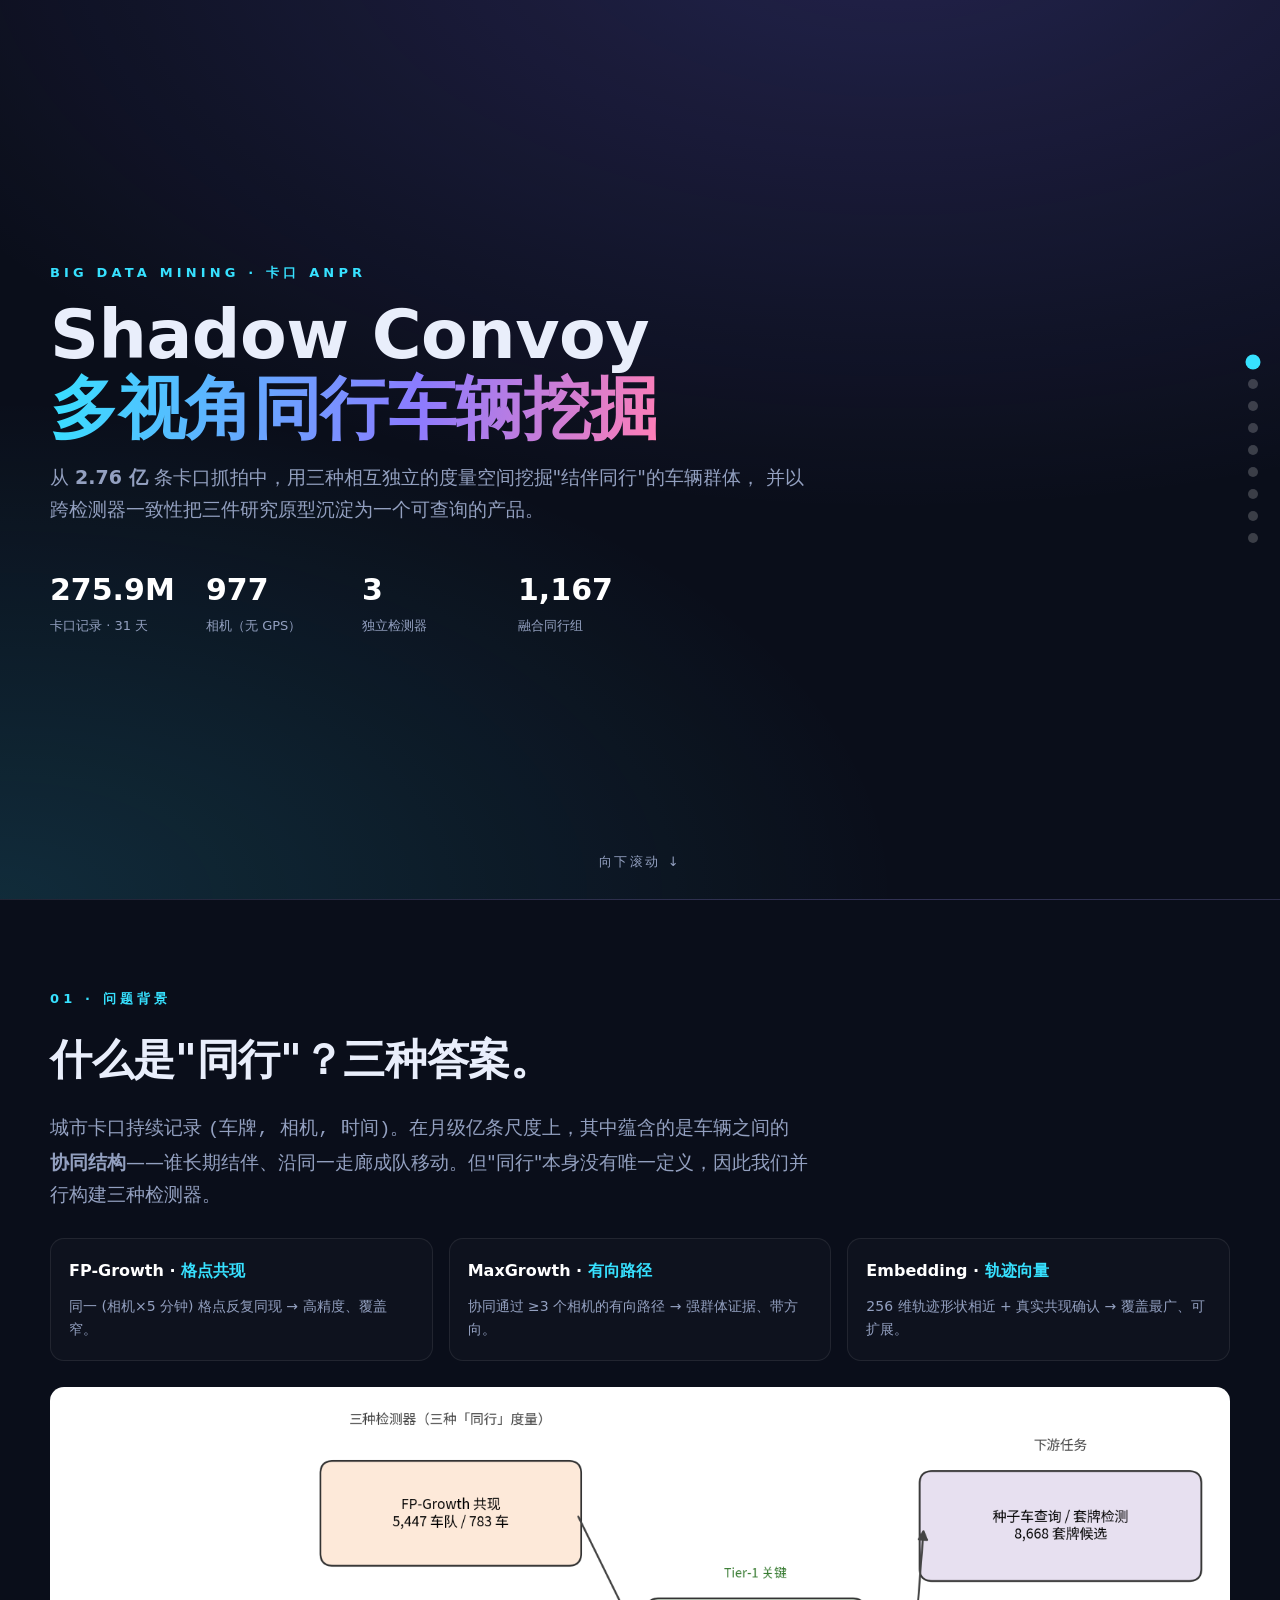
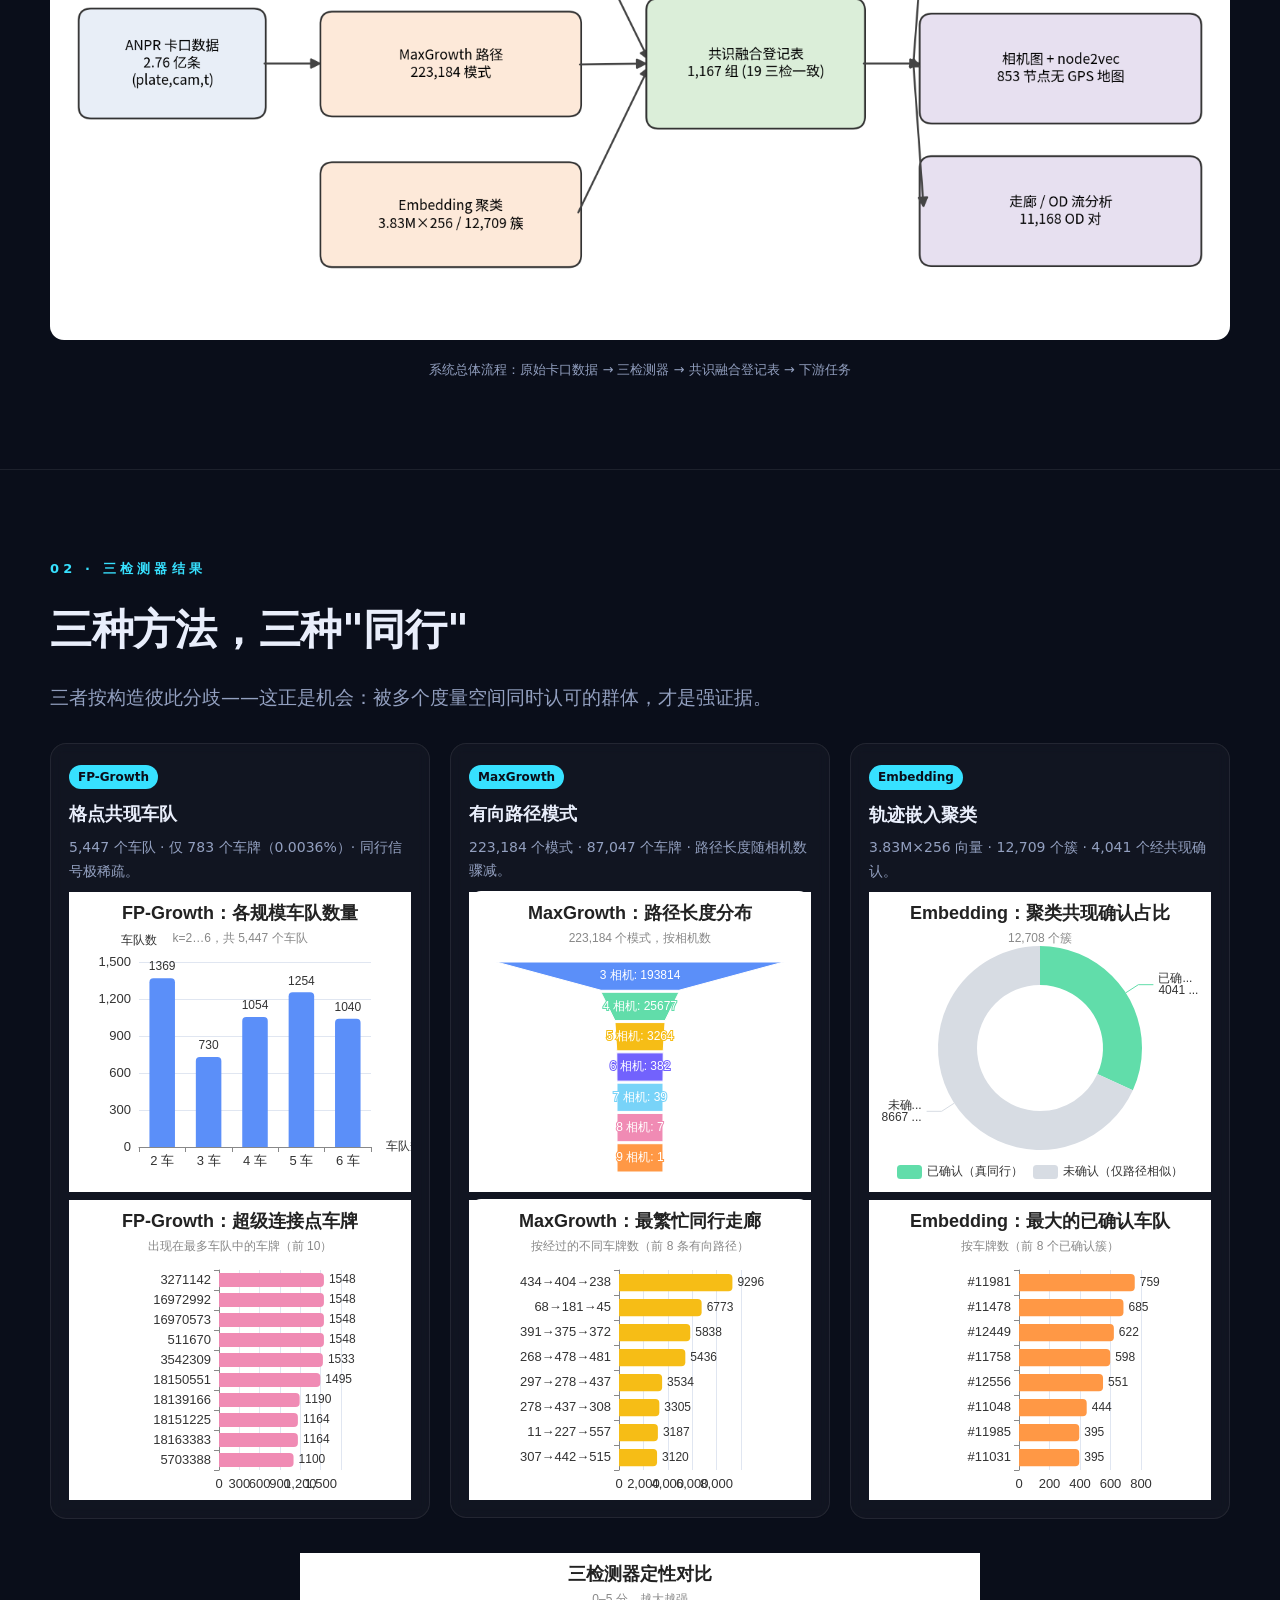
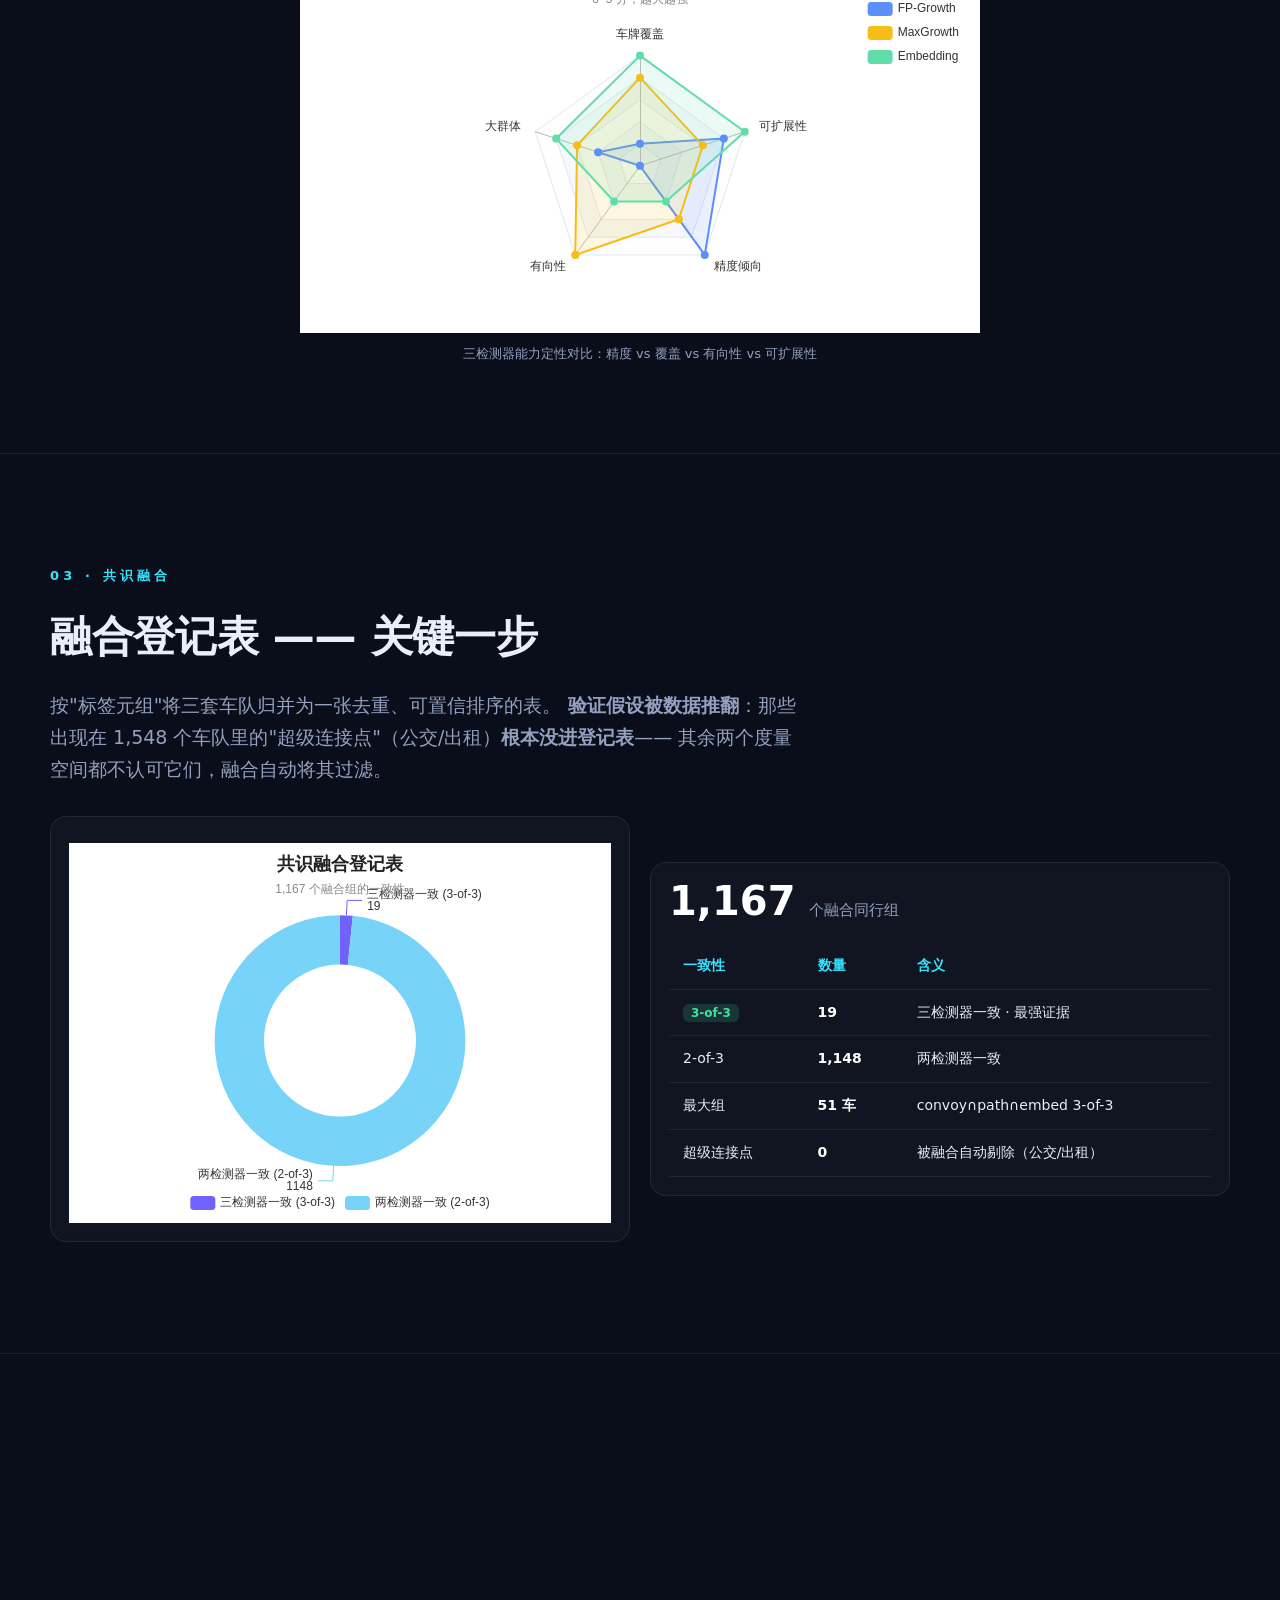
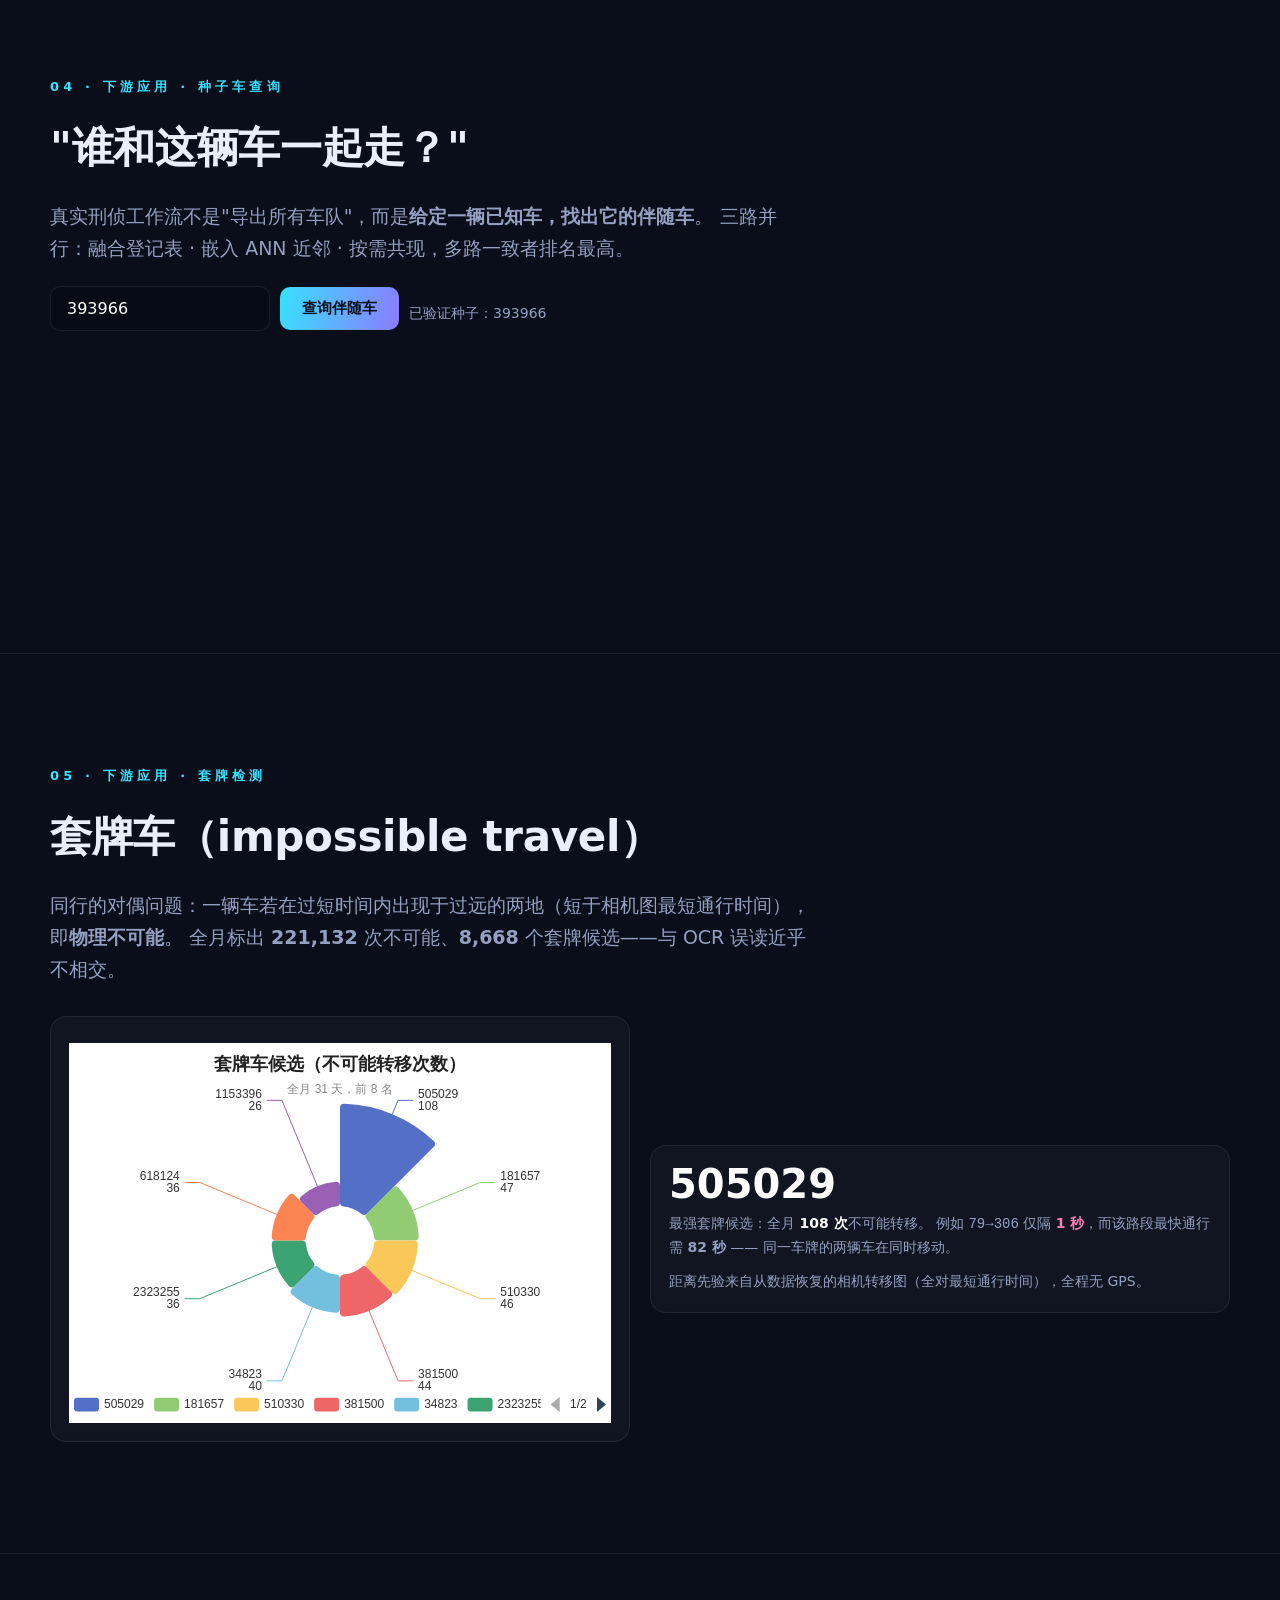
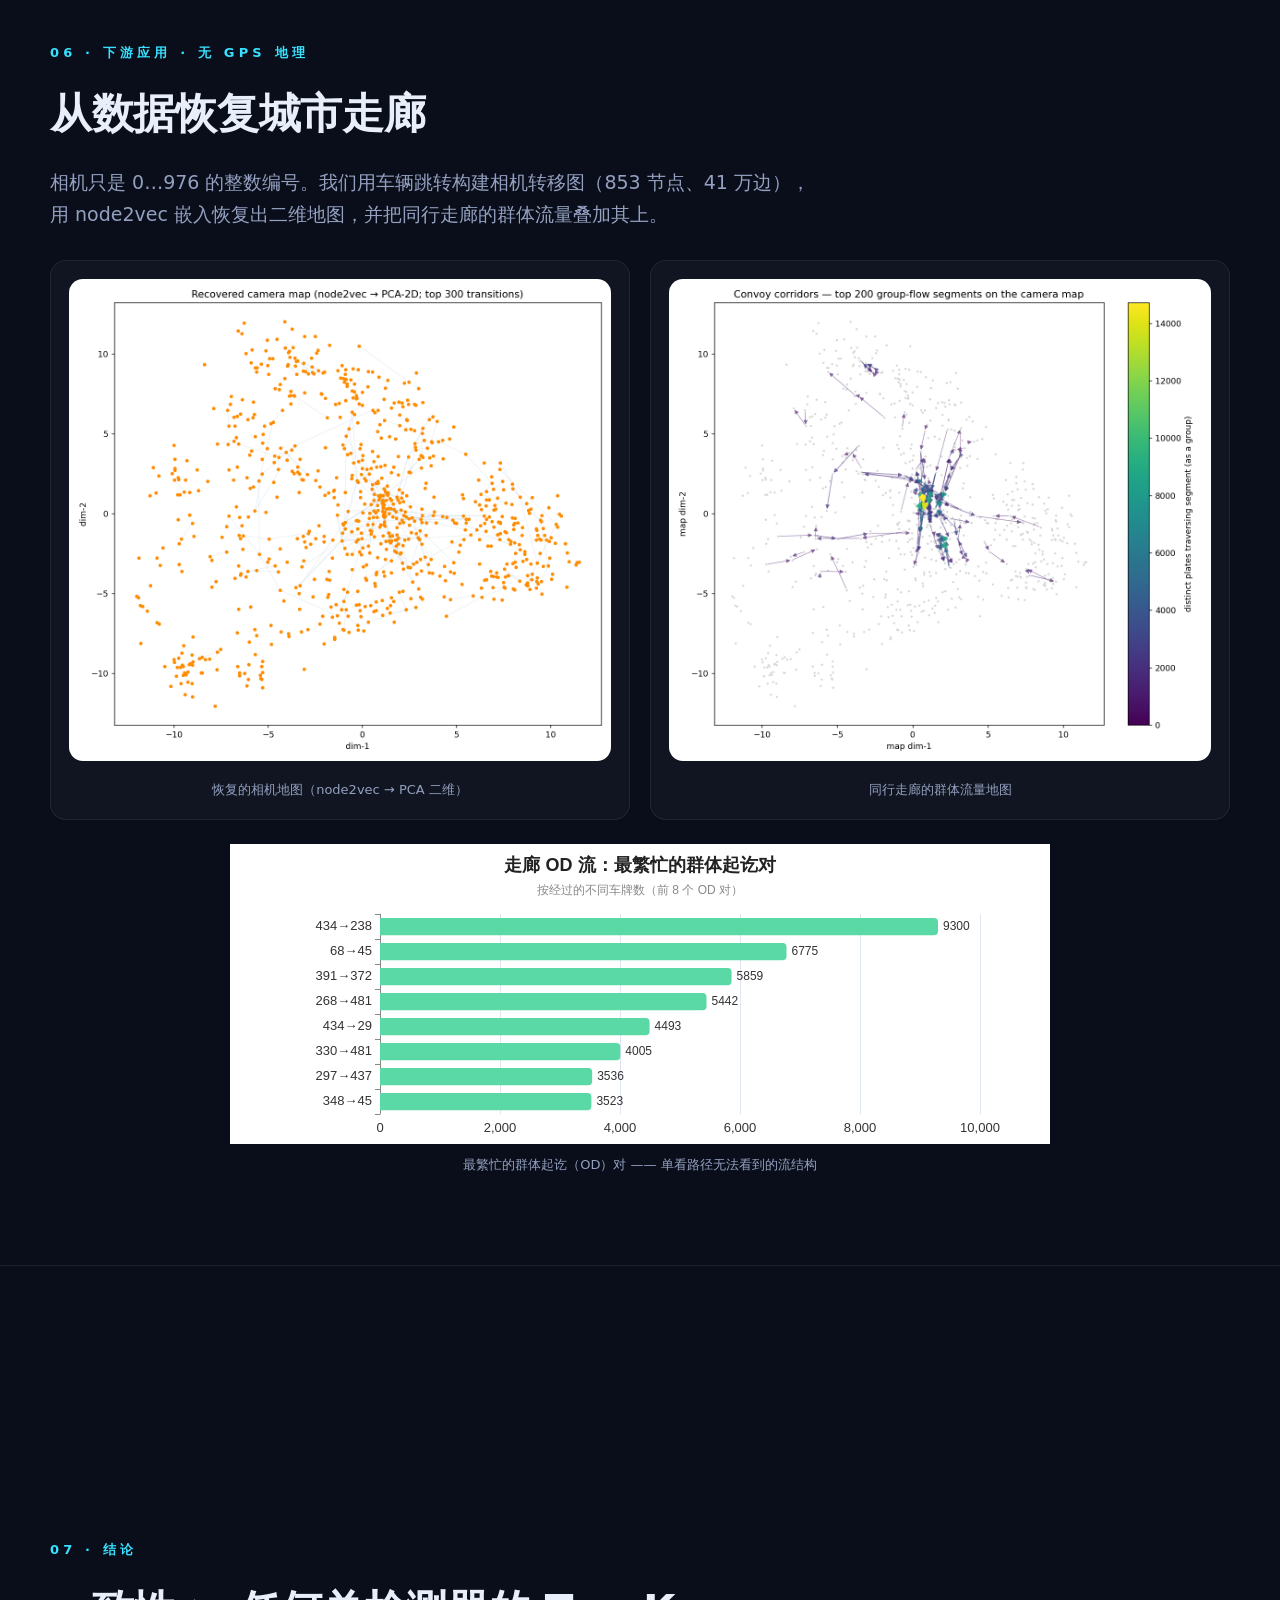
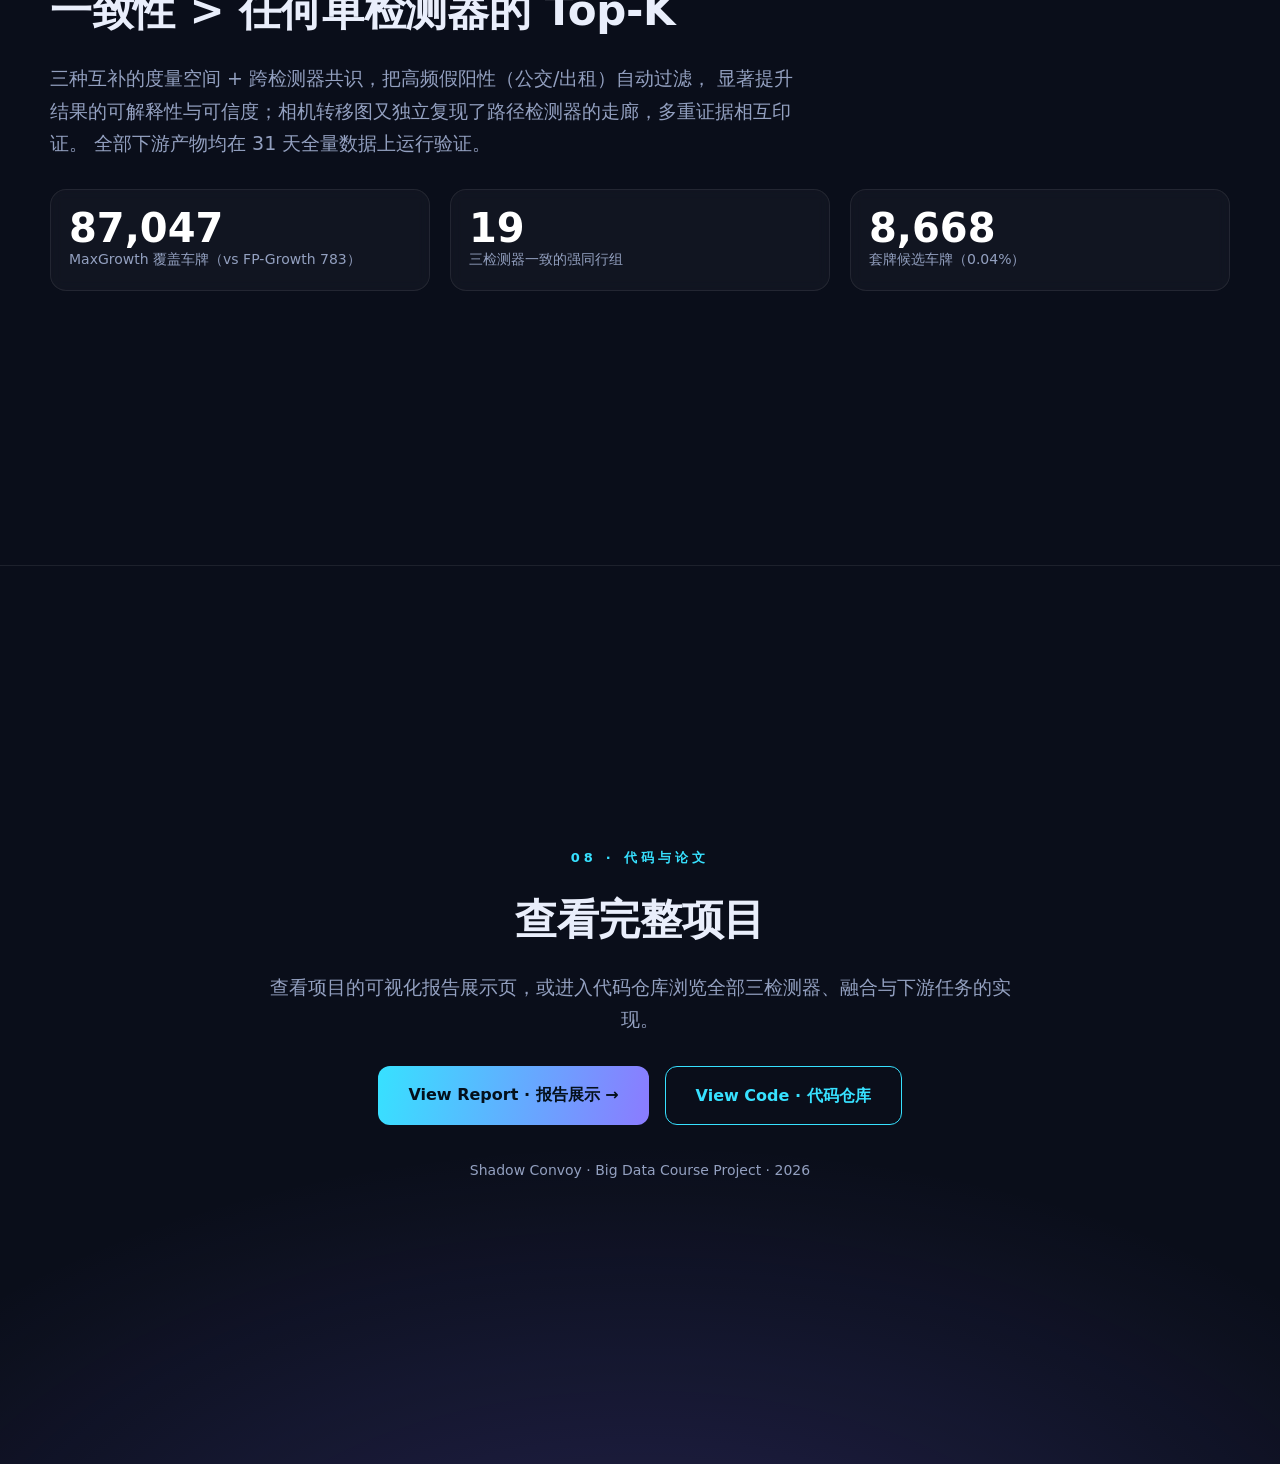
==== Demo/index.html @ 3d72cae2 "deploy demo: Demo & Report Ready e44cbd8524923b7e12606add3bc7066463844048" ====
<!doctype html>
<html lang="zh-CN">
<head>
<meta charset="utf-8">
<meta name="viewport" content="width=device-width,initial-scale=1">
<title>Shadow Convoy · 多视角同行车辆挖掘</title>
<meta name="description" content="从 2.76 亿条卡口 ANPR 记录中挖掘同行车辆群体 —— 三检测器、共识融合与下游应用的在线演示。">
<link rel="stylesheet" href="css/demo.css">
</head>
<body>

<div class="progress"></div>
<nav class="nav" aria-label="section navigation">
  <a href="#hero" class="active"></a><a href="#intro"></a><a href="#methods"></a>
  <a href="#union"></a><a href="#seed"></a><a href="#clone"></a><a href="#maps"></a>
  <a href="#conclusion"></a><a href="#cta"></a>
</nav>

<!-- 0 · TITLE -->
<section id="hero">
  <div class="wrap">
    <div class="kicker reveal">Big Data Mining · 卡口 ANPR</div>
    <h1 class="reveal">Shadow&nbsp;Convoy<br><span class="grad">多视角同行车辆挖掘</span></h1>
    <p class="lead reveal">从 <b>2.76&nbsp;亿</b> 条卡口抓拍中，用三种相互独立的度量空间挖掘"结伴同行"的车辆群体，
      并以跨检测器一致性把三件研究原型沉淀为一个可查询的产品。</p>
    <div class="hero-stats reveal">
      <div class="s"><div class="v">275.9M</div><div class="l">卡口记录 · 31 天</div></div>
      <div class="s"><div class="v">977</div><div class="l">相机（无 GPS）</div></div>
      <div class="s"><div class="v">3</div><div class="l">独立检测器</div></div>
      <div class="s"><div class="v">1,167</div><div class="l">融合同行组</div></div>
    </div>
  </div>
  <div class="scrolldown">向下滚动 ↓</div>
</section>

<!-- 1 · INTRO -->
<section id="intro">
  <div class="wrap">
    <div class="kicker reveal">01 · 问题背景</div>
    <h2 class="reveal">什么是"同行"？三种答案。</h2>
    <p class="lead reveal">城市卡口持续记录 <code>(车牌, 相机, 时间)</code>。在月级亿条尺度上，其中蕴含的是车辆之间的
      <b>协同结构</b>——谁长期结伴、沿同一走廊成队移动。但"同行"本身没有唯一定义，因此我们并行构建三种检测器。</p>
    <div class="defs">
      <div class="def reveal"><b>FP-Growth · <span>格点共现</span></b><p class="note">同一 (相机×5 分钟) 格点反复同现 → 高精度、覆盖窄。</p></div>
      <div class="def reveal"><b>MaxGrowth · <span>有向路径</span></b><p class="note">协同通过 ≥3 个相机的有向路径 → 强群体证据、带方向。</p></div>
      <div class="def reveal"><b>Embedding · <span>轨迹向量</span></b><p class="note">256 维轨迹形状相近 + 真实共现确认 → 覆盖最广、可扩展。</p></div>
    </div>
    <div class="figwrap reveal">
      <img src="img/pipeline.png" alt="系统总体流程">
      <div class="figcap">系统总体流程：原始卡口数据 → 三检测器 → 共识融合登记表 → 下游任务</div>
    </div>
  </div>
</section>

<!-- 2 · THREE METHODS -->
<section id="methods">
  <div class="wrap">
    <div class="kicker reveal">02 · 三检测器结果</div>
    <h2 class="reveal">三种方法，三种"同行"</h2>
    <p class="lead reveal">三者按构造彼此分歧——这正是机会：被多个度量空间同时认可的群体，才是强证据。</p>
    <div class="cards cols-3">
      <div class="card reveal"><span class="tag">FP-Growth</span><h3>格点共现车队</h3>
        <p>5,447 个车队 · 仅 783 个车牌（0.0036%）· 同行信号极稀疏。</p>
        <div class="chart" data-chart="fpg_size"></div>
        <div class="chart" data-chart="fpg_super"></div></div>
      <div class="card reveal"><span class="tag">MaxGrowth</span><h3>有向路径模式</h3>
        <p>223,184 个模式 · 87,047 个车牌 · 路径长度随相机数骤减。</p>
        <div class="chart" data-chart="mg_routelen"></div>
        <div class="chart" data-chart="mg_corridors"></div></div>
      <div class="card reveal"><span class="tag">Embedding</span><h3>轨迹嵌入聚类</h3>
        <p>3.83M×256 向量 · 12,709 个簇 · 4,041 个经共现确认。</p>
        <div class="chart" data-chart="emb_confirm"></div>
        <div class="chart" data-chart="emb_sizes"></div></div>
    </div>
    <div class="figwrap reveal" style="margin-top:34px">
      <div class="chart tall" data-chart="detector_radar" style="max-width:680px;margin:0 auto"></div>
      <div class="figcap">三检测器能力定性对比：精度 vs 覆盖 vs 有向性 vs 可扩展性</div>
    </div>
  </div>
</section>

<!-- 3 · UNION -->
<section id="union">
  <div class="wrap">
    <div class="kicker reveal">03 · 共识融合</div>
    <h2 class="reveal">融合登记表 —— 关键一步</h2>
    <p class="lead reveal">按"标签元组"将三套车队归并为一张去重、可置信排序的表。
      <b>验证假设被数据推翻</b>：那些出现在 1,548 个车队里的"超级连接点"（公交/出租）<b>根本没进登记表</b>——
      其余两个度量空间都不认可它们，融合自动将其过滤。</p>
    <div class="cards cols-2" style="align-items:center">
      <div class="card reveal"><div class="chart tall" data-chart="consensus_agree"></div></div>
      <div class="card reveal">
        <div class="bignum">1,167 <small>个融合同行组</small></div>
        <table>
          <tr><th>一致性</th><th>数量</th><th>含义</th></tr>
          <tr><td><span class="badge">3-of-3</span></td><td class="num">19</td><td>三检测器一致 · 最强证据</td></tr>
          <tr><td>2-of-3</td><td class="num">1,148</td><td>两检测器一致</td></tr>
          <tr><td>最大组</td><td class="num">51 车</td><td>convoy∩path∩embed 3-of-3</td></tr>
          <tr><td>超级连接点</td><td class="num">0</td><td>被融合自动剔除（公交/出租）</td></tr>
        </table>
      </div>
    </div>
  </div>
</section>

<!-- 4 · DOWNSTREAM: SEED QUERY -->
<section id="seed">
  <div class="wrap">
    <div class="kicker reveal">04 · 下游应用 · 种子车查询</div>
    <h2 class="reveal">"谁和这辆车一起走？"</h2>
    <p class="lead reveal">真实刑侦工作流不是"导出所有车队"，而是<b>给定一辆已知车，找出它的伴随车</b>。
      三路并行：融合登记表 · 嵌入 ANN 近邻 · 按需共现，多路一致者排名最高。</p>
    <div class="seedbox reveal">
      <input id="seedin" value="393966" aria-label="seed plate">
      <button class="btn" onclick="runSeed()">查询伴随车</button>
      <span class="note">已验证种子：393966</span>
    </div>
    <div id="seedout" class="results reveal"></div>
  </div>
</section>

<!-- 5 · DOWNSTREAM: CLONE -->
<section id="clone">
  <div class="wrap">
    <div class="kicker reveal">05 · 下游应用 · 套牌检测</div>
    <h2 class="reveal">套牌车（impossible travel）</h2>
    <p class="lead reveal">同行的对偶问题：一辆车若在过短时间内出现于过远的两地（短于相机图最短通行时间），即<b>物理不可能</b>。
      全月标出 <b>221,132</b> 次不可能、<b>8,668</b> 个套牌候选——与 OCR 误读近乎不相交。</p>
    <div class="cards cols-2" style="align-items:center">
      <div class="card reveal"><div class="chart tall" data-chart="clone_rose"></div></div>
      <div class="card reveal">
        <div class="bignum">505029</div>
        <p style="margin-top:8px">最强套牌候选：全月 <b style="color:#fff">108 次</b>不可能转移。
          例如 <code>79→306</code> 仅隔 <b style="color:var(--pink)">1 秒</b>，而该路段最快通行需 <b>82 秒</b> —— 同一车牌的两辆车在同时移动。</p>
        <div class="note">距离先验来自从数据恢复的相机转移图（全对最短通行时间），全程无 GPS。</div>
      </div>
    </div>
  </div>
</section>

<!-- 6 · DOWNSTREAM: MAPS -->
<section id="maps">
  <div class="wrap">
    <div class="kicker reveal">06 · 下游应用 · 无 GPS 地理</div>
    <h2 class="reveal">从数据恢复城市走廊</h2>
    <p class="lead reveal">相机只是 0…976 的整数编号。我们用车辆跳转构建相机转移图（853 节点、41 万边），
      用 node2vec 嵌入恢复出二维地图，并把同行走廊的群体流量叠加其上。</p>
    <div class="cards cols-2">
      <div class="card reveal"><div class="figwrap" style="margin:0"><img src="img/camera_map.png" alt="recovered camera map"><div class="figcap">恢复的相机地图（node2vec → PCA 二维）</div></div></div>
      <div class="card reveal"><div class="figwrap" style="margin:0"><img src="img/corridor_flow.png" alt="convoy flow map"><div class="figcap">同行走廊的群体流量地图</div></div></div>
    </div>
    <div class="figwrap reveal" style="margin-top:24px"><div class="chart" data-chart="od_pairs" style="max-width:820px;margin:0 auto"></div>
      <div class="figcap">最繁忙的群体起讫（OD）对 —— 单看路径无法看到的流结构</div></div>
  </div>
</section>

<!-- 7 · CONCLUSION -->
<section id="conclusion">
  <div class="wrap">
    <div class="kicker reveal">07 · 结论</div>
    <h2 class="reveal">一致性 &gt; 任何单检测器的 Top-K</h2>
    <p class="lead reveal">三种互补的度量空间 + 跨检测器共识，把高频假阳性（公交/出租）自动过滤，
      显著提升结果的可解释性与可信度；相机转移图又独立复现了路径检测器的走廊，多重证据相互印证。
      全部下游产物均在 31 天全量数据上运行验证。</p>
    <div class="cards cols-3" style="margin-top:30px">
      <div class="card reveal"><div class="bignum">87,047</div><p>MaxGrowth 覆盖车牌（vs FP-Growth 783）</p></div>
      <div class="card reveal"><div class="bignum">19</div><p>三检测器一致的强同行组</p></div>
      <div class="card reveal"><div class="bignum">8,668</div><p>套牌候选车牌（0.04%）</p></div>
    </div>
  </div>
</section>

<!-- 8 · CTA -->
<section id="cta">
  <div class="wrap">
    <div class="kicker reveal">08 · 代码与论文</div>
    <h2 class="reveal">查看完整项目</h2>
    <p class="lead reveal" style="margin:16px auto 0">查看项目的可视化报告展示页，或进入代码仓库浏览全部三检测器、融合与下游任务的实现。</p>
    <div class="ctabtns reveal">
      <a class="primary" href="https://henrywch.github.io/Shadow_Convoy/" target="_blank" rel="noopener">View Report · 报告展示 →</a>
      <a class="sec" href="https://github.com/henrywch/Shadow_Convoy" target="_blank" rel="noopener">View Code · 代码仓库</a>
    </div>
    <p class="note" style="margin-top:34px">Shadow Convoy · Big Data Course Project · 2026</p>
  </div>
</section>

<script src="js/echarts.min.js"></script>
<script src="js/charts.js"></script>
<script src="js/demo.js"></script>
</body>
</html>
---- Demo/css/demo.css ----
/* Shadow Convoy — demo site. Dark scrollytelling; ECharts on white cards. */
:root{
  --bg:#0a0e1a; --bg2:#0e1426; --panel:#ffffff; --ink:#e9eefb; --muted:#93a0c0;
  --cyan:#37e1ff; --violet:#8b7bff; --green:#43e0a0; --amber:#ffc24b; --pink:#ff7eb6;
  --line:rgba(255,255,255,.08); --maxw:1180px;
  --font:"Noto Sans CJK SC","PingFang SC","Microsoft YaHei",system-ui,sans-serif;
}
*{box-sizing:border-box;margin:0;padding:0}
html{scroll-behavior:smooth}
body{background:var(--bg);color:var(--ink);font-family:var(--font);line-height:1.7;
  -webkit-font-smoothing:antialiased;overflow-x:hidden}
a{color:var(--cyan);text-decoration:none}

/* layout */
section{min-height:100vh;display:flex;flex-direction:column;justify-content:center;
  padding:88px 24px;position:relative;border-bottom:1px solid var(--line)}
.wrap{width:100%;max-width:var(--maxw);margin:0 auto}
.kicker{color:var(--cyan);font-size:13px;letter-spacing:.32em;text-transform:uppercase;margin-bottom:14px;font-weight:600}
h1{font-size:clamp(34px,6vw,68px);line-height:1.08;font-weight:800;letter-spacing:-.5px}
h2{font-size:clamp(26px,3.6vw,42px);font-weight:800;margin-bottom:10px;letter-spacing:-.3px}
.lead{color:var(--muted);font-size:clamp(15px,1.6vw,19px);max-width:760px;margin-top:16px}
.note{color:var(--muted);font-size:14px;margin-top:10px}
.grad{background:linear-gradient(100deg,var(--cyan),var(--violet) 60%,var(--pink));
  -webkit-background-clip:text;background-clip:text;color:transparent}

/* hero */
#hero{background:radial-gradient(1100px 600px at 70% -10%,rgba(124,108,255,.22),transparent),
  radial-gradient(900px 500px at 0% 100%,rgba(55,225,255,.14),transparent),var(--bg)}
.hero-stats{display:flex;flex-wrap:wrap;gap:26px;margin-top:38px}
.hero-stats .s{min-width:130px}
.hero-stats .v{font-size:30px;font-weight:800;color:#fff}
.hero-stats .l{font-size:13px;color:var(--muted)}
.scrolldown{position:absolute;bottom:26px;left:50%;transform:translateX(-50%);color:var(--muted);font-size:13px;letter-spacing:.2em;animation:bob 1.8s infinite}
@keyframes bob{0%,100%{transform:translate(-50%,0)}50%{transform:translate(-50%,8px)}}

/* cards & charts */
.cards{display:grid;gap:20px;margin-top:30px}
.cols-3{grid-template-columns:repeat(3,1fr)}
.cols-2{grid-template-columns:repeat(2,1fr)}
.card{background:rgba(255,255,255,.03);border:1px solid var(--line);border-radius:16px;padding:18px;backdrop-filter:blur(6px)}
.card h3{font-size:18px;margin-bottom:6px}
.card .tag{display:inline-block;font-size:12px;color:var(--bg);background:var(--cyan);
  padding:2px 9px;border-radius:20px;font-weight:700;margin-bottom:10px}
.card p{color:var(--muted);font-size:14px}
.chart{width:100%;height:300px;background:var(--panel);border-radius:12px;margin-top:8px}
.chart.tall{height:380px}
.bignum{font-size:40px;font-weight:800;color:#fff;line-height:1}
.bignum small{font-size:15px;color:var(--muted);font-weight:500}

/* pills / defs */
.defs{display:grid;grid-template-columns:repeat(3,1fr);gap:16px;margin-top:28px}
.def{border:1px solid var(--line);border-radius:14px;padding:18px;background:rgba(255,255,255,.02)}
.def b{color:#fff;font-size:16px}.def span{color:var(--cyan)}
.figwrap{margin-top:26px;text-align:center}
.figwrap img{max-width:100%;border-radius:14px;border:1px solid var(--line);background:#fff}
.figcap{color:var(--muted);font-size:13px;margin-top:10px}

/* register table */
table{width:100%;border-collapse:collapse;margin-top:22px;font-size:14px}
th,td{padding:11px 14px;text-align:left;border-bottom:1px solid var(--line)}
th{color:var(--cyan);font-weight:700}
td.num{font-variant-numeric:tabular-nums;color:#fff;font-weight:600}
.badge{font-size:12px;padding:2px 8px;border-radius:6px;background:rgba(67,224,160,.16);color:var(--green);font-weight:700}

/* seed query */
.seedbox{display:flex;gap:10px;flex-wrap:wrap;align-items:center;margin-top:22px}
.seedbox input{background:#070b16;border:1px solid var(--line);color:#fff;font-size:16px;
  padding:12px 16px;border-radius:10px;width:220px;font-family:var(--font)}
.btn{background:linear-gradient(100deg,var(--cyan),var(--violet));color:#04101b;font-weight:800;
  border:none;padding:12px 22px;border-radius:10px;cursor:pointer;font-size:15px}
.btn.ghost{background:transparent;border:1px solid var(--cyan);color:var(--cyan)}
.results{margin-top:20px;display:none}
.results.show{display:block;animation:fade .5s}
.rrow{display:flex;align-items:center;gap:14px;padding:10px 14px;border:1px solid var(--line);
  border-radius:10px;margin-bottom:8px;background:rgba(255,255,255,.02)}
.rrow .plate{font-weight:800;color:#fff;font-size:17px;min-width:90px}
.rrow .src{font-size:12px;color:var(--muted)}
.rrow .ev{margin-left:auto;font-size:13px;color:var(--green)}
.dots3{color:var(--amber);font-weight:800}

/* CTA */
#cta{text-align:center;background:radial-gradient(900px 500px at 50% 120%,rgba(124,108,255,.22),transparent),var(--bg)}
.ctabtns{display:flex;gap:16px;justify-content:center;flex-wrap:wrap;margin-top:30px}
.ctabtns a{padding:15px 30px;border-radius:12px;font-weight:800;font-size:16px}
.ctabtns .primary{background:linear-gradient(100deg,var(--cyan),var(--violet));color:#04101b}
.ctabtns .sec{border:1px solid var(--cyan);color:var(--cyan)}

/* dot nav + reveal */
.nav{position:fixed;right:22px;top:50%;transform:translateY(-50%);z-index:50;display:flex;flex-direction:column;gap:12px}
.nav a{width:10px;height:10px;border-radius:50%;background:rgba(255,255,255,.2);transition:.25s}
.nav a.active{background:var(--cyan);transform:scale(1.5)}
.reveal{opacity:0;transform:translateY(26px);transition:opacity .7s,transform .7s}
.reveal.in{opacity:1;transform:none}
.progress{position:fixed;top:0;left:0;height:3px;background:linear-gradient(90deg,var(--cyan),var(--violet));z-index:60;width:0}

@media(max-width:860px){.cols-3,.cols-2,.defs{grid-template-columns:1fr}.nav{display:none}}
@keyframes fade{from{opacity:0}to{opacity:1}}
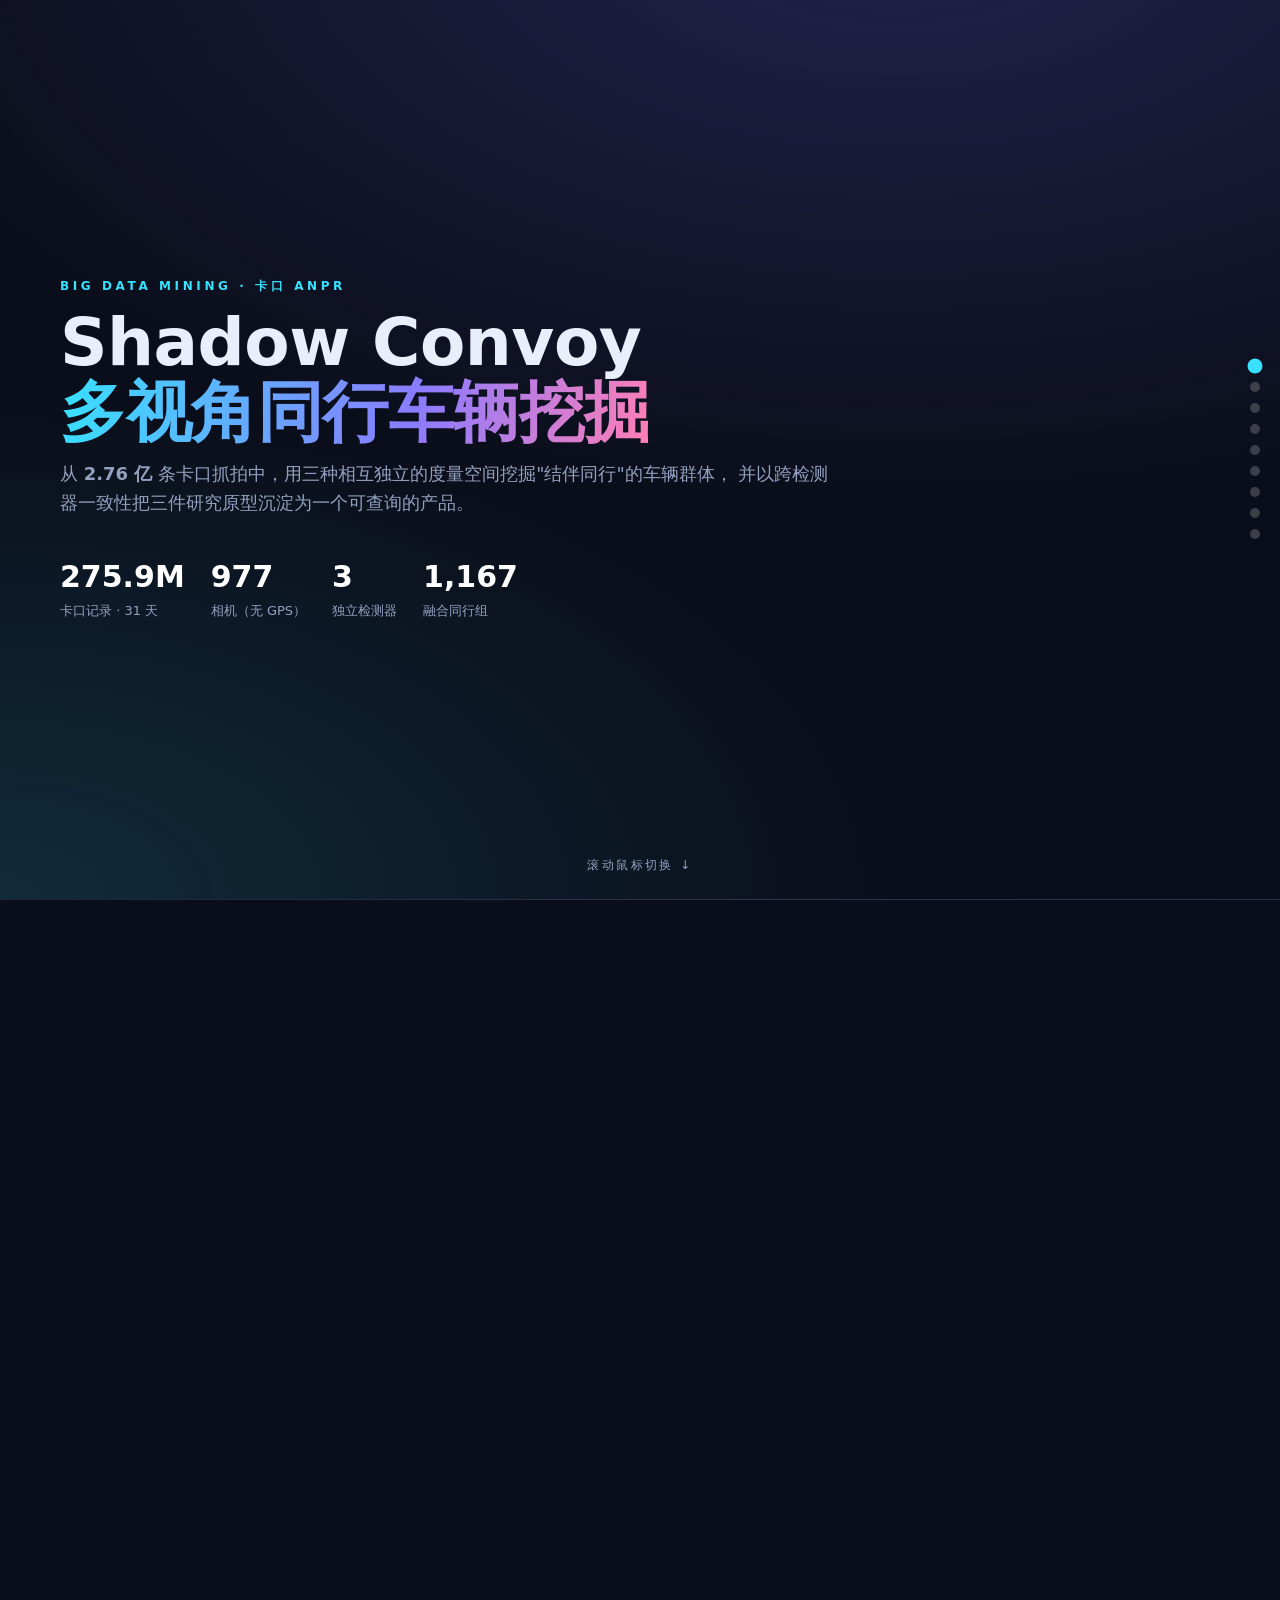
==== commit 30b3c0d9: "deploy demo: Demo Updates: Pages, Seeding. 3015abc95bf75b7540632eafb0f6ecb30f3ea4e1" ====
--- a/Demo/index.html
+++ b/Demo/index.html
@@ -10,182 +10,188 @@
 <body>
 
 <div class="progress"></div>
-<nav class="nav" aria-label="section navigation">
-  <a href="#hero" class="active"></a><a href="#intro"></a><a href="#methods"></a>
-  <a href="#union"></a><a href="#seed"></a><a href="#clone"></a><a href="#maps"></a>
-  <a href="#conclusion"></a><a href="#cta"></a>
+<nav class="nav" aria-label="sections">
+  <button class="active"></button><button></button><button></button><button></button>
+  <button></button><button></button><button></button><button></button><button></button>
 </nav>
 
-<!-- 0 · TITLE -->
+<div id="wrapper">
+
+<!-- 1 · TITLE -->
 <section id="hero">
   <div class="wrap">
-    <div class="kicker reveal">Big Data Mining · 卡口 ANPR</div>
-    <h1 class="reveal">Shadow&nbsp;Convoy<br><span class="grad">多视角同行车辆挖掘</span></h1>
-    <p class="lead reveal">从 <b>2.76&nbsp;亿</b> 条卡口抓拍中，用三种相互独立的度量空间挖掘"结伴同行"的车辆群体，
+    <div class="kicker">Big Data Mining · 卡口 ANPR</div>
+    <h1>Shadow&nbsp;Convoy<br><span class="grad">多视角同行车辆挖掘</span></h1>
+    <p class="lead">从 <b>2.76&nbsp;亿</b> 条卡口抓拍中，用三种相互独立的度量空间挖掘"结伴同行"的车辆群体，
       并以跨检测器一致性把三件研究原型沉淀为一个可查询的产品。</p>
-    <div class="hero-stats reveal">
-      <div class="s"><div class="v">275.9M</div><div class="l">卡口记录 · 31 天</div></div>
-      <div class="s"><div class="v">977</div><div class="l">相机（无 GPS）</div></div>
-      <div class="s"><div class="v">3</div><div class="l">独立检测器</div></div>
-      <div class="s"><div class="v">1,167</div><div class="l">融合同行组</div></div>
+    <div class="hero-stats">
+      <div><div class="v">275.9M</div><div class="l">卡口记录 · 31 天</div></div>
+      <div><div class="v">977</div><div class="l">相机（无 GPS）</div></div>
+      <div><div class="v">3</div><div class="l">独立检测器</div></div>
+      <div><div class="v">1,167</div><div class="l">融合同行组</div></div>
     </div>
   </div>
-  <div class="scrolldown">向下滚动 ↓</div>
+  <div class="scrolldown">滚动鼠标切换 ↓</div>
 </section>
 
-<!-- 1 · INTRO -->
+<!-- 2 · INTRO -->
 <section id="intro">
   <div class="wrap">
-    <div class="kicker reveal">01 · 问题背景</div>
-    <h2 class="reveal">什么是"同行"？三种答案。</h2>
-    <p class="lead reveal">城市卡口持续记录 <code>(车牌, 相机, 时间)</code>。在月级亿条尺度上，其中蕴含的是车辆之间的
-      <b>协同结构</b>——谁长期结伴、沿同一走廊成队移动。但"同行"本身没有唯一定义，因此我们并行构建三种检测器。</p>
+    <div class="kicker">01 · 问题背景</div>
+    <h2>什么是"同行"？三种答案。</h2>
+    <p class="lead">城市卡口持续记录 <code>(车牌, 相机, 时间)</code>。在月级亿条尺度上，其中蕴含的是车辆之间的
+      <b>协同结构</b>。但"同行"没有唯一定义，因此我们并行构建三种检测器。</p>
     <div class="defs">
-      <div class="def reveal"><b>FP-Growth · <span>格点共现</span></b><p class="note">同一 (相机×5 分钟) 格点反复同现 → 高精度、覆盖窄。</p></div>
-      <div class="def reveal"><b>MaxGrowth · <span>有向路径</span></b><p class="note">协同通过 ≥3 个相机的有向路径 → 强群体证据、带方向。</p></div>
-      <div class="def reveal"><b>Embedding · <span>轨迹向量</span></b><p class="note">256 维轨迹形状相近 + 真实共现确认 → 覆盖最广、可扩展。</p></div>
+      <div class="def"><b>FP-Growth · <span>格点共现</span></b><p class="note">同一 (相机×5 分钟) 格点反复同现 → 高精度、覆盖窄。</p></div>
+      <div class="def"><b>MaxGrowth · <span>有向路径</span></b><p class="note">协同通过 ≥3 个相机的有向路径 → 强群体证据、带方向。</p></div>
+      <div class="def"><b>Embedding · <span>轨迹向量</span></b><p class="note">256 维轨迹形状相近 + 真实共现确认 → 覆盖最广。</p></div>
     </div>
-    <div class="figwrap reveal">
+    <div class="figwrap">
       <img src="img/pipeline.png" alt="系统总体流程">
       <div class="figcap">系统总体流程：原始卡口数据 → 三检测器 → 共识融合登记表 → 下游任务</div>
     </div>
   </div>
 </section>
 
-<!-- 2 · THREE METHODS -->
+<!-- 3 · METHODS (carousel) -->
 <section id="methods">
   <div class="wrap">
-    <div class="kicker reveal">02 · 三检测器结果</div>
-    <h2 class="reveal">三种方法，三种"同行"</h2>
-    <p class="lead reveal">三者按构造彼此分歧——这正是机会：被多个度量空间同时认可的群体，才是强证据。</p>
-    <div class="cards cols-3">
-      <div class="card reveal"><span class="tag">FP-Growth</span><h3>格点共现车队</h3>
-        <p>5,447 个车队 · 仅 783 个车牌（0.0036%）· 同行信号极稀疏。</p>
-        <div class="chart" data-chart="fpg_size"></div>
-        <div class="chart" data-chart="fpg_super"></div></div>
-      <div class="card reveal"><span class="tag">MaxGrowth</span><h3>有向路径模式</h3>
-        <p>223,184 个模式 · 87,047 个车牌 · 路径长度随相机数骤减。</p>
-        <div class="chart" data-chart="mg_routelen"></div>
-        <div class="chart" data-chart="mg_corridors"></div></div>
-      <div class="card reveal"><span class="tag">Embedding</span><h3>轨迹嵌入聚类</h3>
-        <p>3.83M×256 向量 · 12,709 个簇 · 4,041 个经共现确认。</p>
-        <div class="chart" data-chart="emb_confirm"></div>
-        <div class="chart" data-chart="emb_sizes"></div></div>
-    </div>
-    <div class="figwrap reveal" style="margin-top:34px">
-      <div class="chart tall" data-chart="detector_radar" style="max-width:680px;margin:0 auto"></div>
-      <div class="figcap">三检测器能力定性对比：精度 vs 覆盖 vs 有向性 vs 可扩展性</div>
+    <div class="kicker">02 · 三检测器结果</div>
+    <h2>三种方法，三种"同行"</h2>
+    <p class="lead">← / → 切换三种检测器与能力雷达图。三者按构造彼此分歧——被多个度量空间同时认可的群体才是强证据。</p>
+    <div class="carousel">
+      <button class="car-arrow prev" aria-label="prev">‹</button>
+      <button class="car-arrow next" aria-label="next">›</button>
+      <div class="car-viewport"><div class="car-track">
+        <div class="slide"><div class="card"><span class="tag">FP-Growth</span><h3>格点共现车队</h3>
+          <p>5,447 个车队 · 仅 783 个车牌（0.0036%）· 同行信号极稀疏。</p>
+          <div class="chart" data-chart="fpg_size"></div>
+          <div class="chart" data-chart="fpg_super"></div></div></div>
+        <div class="slide"><div class="card"><span class="tag">MaxGrowth</span><h3>有向路径模式</h3>
+          <p>223,184 个模式 · 87,047 个车牌 · 路径长度随相机数骤减。</p>
+          <div class="chart" data-chart="mg_routelen"></div>
+          <div class="chart" data-chart="mg_corridors"></div></div></div>
+        <div class="slide"><div class="card"><span class="tag">Embedding</span><h3>轨迹嵌入聚类</h3>
+          <p>3.83M×256 向量 · 12,709 个簇 · 4,041 个经共现确认。</p>
+          <div class="chart" data-chart="emb_confirm"></div>
+          <div class="chart" data-chart="emb_sizes"></div></div></div>
+        <div class="slide slide-radar"><div class="chart" data-chart="detector_radar"></div></div>
+      </div></div>
+      <div class="car-dots"></div>
     </div>
   </div>
 </section>
 
-<!-- 3 · UNION -->
+<!-- 4 · UNION -->
 <section id="union">
   <div class="wrap">
-    <div class="kicker reveal">03 · 共识融合</div>
-    <h2 class="reveal">融合登记表 —— 关键一步</h2>
-    <p class="lead reveal">按"标签元组"将三套车队归并为一张去重、可置信排序的表。
-      <b>验证假设被数据推翻</b>：那些出现在 1,548 个车队里的"超级连接点"（公交/出租）<b>根本没进登记表</b>——
-      其余两个度量空间都不认可它们，融合自动将其过滤。</p>
+    <div class="kicker">03 · 共识融合</div>
+    <h2>融合登记表 —— 关键一步</h2>
+    <p class="lead">按"标签元组"将三套车队归并为一张去重、可置信排序的表。<b>验证假设被数据推翻</b>：
+      出现在 1,548 个车队里的"超级连接点"（公交/出租）<b>根本没进登记表</b>——融合自动将其过滤。</p>
     <div class="cards cols-2" style="align-items:center">
-      <div class="card reveal"><div class="chart tall" data-chart="consensus_agree"></div></div>
-      <div class="card reveal">
+      <div class="card"><div class="chart" data-chart="consensus_agree" style="height:42vh"></div></div>
+      <div class="card">
         <div class="bignum">1,167 <small>个融合同行组</small></div>
         <table>
           <tr><th>一致性</th><th>数量</th><th>含义</th></tr>
           <tr><td><span class="badge">3-of-3</span></td><td class="num">19</td><td>三检测器一致 · 最强证据</td></tr>
           <tr><td>2-of-3</td><td class="num">1,148</td><td>两检测器一致</td></tr>
-          <tr><td>最大组</td><td class="num">51 车</td><td>convoy∩path∩embed 3-of-3</td></tr>
-          <tr><td>超级连接点</td><td class="num">0</td><td>被融合自动剔除（公交/出租）</td></tr>
+          <tr><td>最大组</td><td class="num">51 车</td><td>共现∩路径∩嵌入</td></tr>
+          <tr><td>超级连接点</td><td class="num">0</td><td>被融合自动剔除</td></tr>
         </table>
       </div>
     </div>
   </div>
 </section>
 
-<!-- 4 · DOWNSTREAM: SEED QUERY -->
+<!-- 5 · SEED QUERY -->
 <section id="seed">
   <div class="wrap">
-    <div class="kicker reveal">04 · 下游应用 · 种子车查询</div>
-    <h2 class="reveal">"谁和这辆车一起走？"</h2>
-    <p class="lead reveal">真实刑侦工作流不是"导出所有车队"，而是<b>给定一辆已知车，找出它的伴随车</b>。
-      三路并行：融合登记表 · 嵌入 ANN 近邻 · 按需共现，多路一致者排名最高。</p>
-    <div class="seedbox reveal">
-      <input id="seedin" value="393966" aria-label="seed plate">
-      <button class="btn" onclick="runSeed()">查询伴随车</button>
-      <span class="note">已验证种子：393966</span>
+    <div class="kicker">04 · 下游应用 · 种子车查询</div>
+    <h2>"谁和这辆车一起走？"</h2>
+    <p class="lead">输入框即下拉搜索框：从 124 个已验证车牌中选择或筛选；点击查询后，每行伴随车都标注由哪些检测器登记。</p>
+    <div class="seedrow">
+      <div class="combo">
+        <input id="seedin" class="combo-input" placeholder="输入或选择车牌…" autocomplete="off">
+        <div id="seedlist" class="combo-list"></div>
+      </div>
+      <button id="seedbtn" class="btn">查询伴随车</button>
+      <span class="note">共 124 个三检一致车牌</span>
     </div>
-    <div id="seedout" class="results reveal"></div>
+    <div id="seedout" class="results"></div>
   </div>
 </section>
 
-<!-- 5 · DOWNSTREAM: CLONE -->
+<!-- 6 · CLONE -->
 <section id="clone">
   <div class="wrap">
-    <div class="kicker reveal">05 · 下游应用 · 套牌检测</div>
-    <h2 class="reveal">套牌车（impossible travel）</h2>
-    <p class="lead reveal">同行的对偶问题：一辆车若在过短时间内出现于过远的两地（短于相机图最短通行时间），即<b>物理不可能</b>。
+    <div class="kicker">05 · 下游应用 · 套牌检测</div>
+    <h2>套牌车（impossible travel）</h2>
+    <p class="lead">同行的对偶问题：一辆车若在过短时间内出现于过远的两地，即<b>物理不可能</b>。
       全月标出 <b>221,132</b> 次不可能、<b>8,668</b> 个套牌候选——与 OCR 误读近乎不相交。</p>
     <div class="cards cols-2" style="align-items:center">
-      <div class="card reveal"><div class="chart tall" data-chart="clone_rose"></div></div>
-      <div class="card reveal">
+      <div class="card"><div class="chart" data-chart="clone_rose" style="height:46vh"></div></div>
+      <div class="card">
         <div class="bignum">505029</div>
-        <p style="margin-top:8px">最强套牌候选：全月 <b style="color:#fff">108 次</b>不可能转移。
-          例如 <code>79→306</code> 仅隔 <b style="color:var(--pink)">1 秒</b>，而该路段最快通行需 <b>82 秒</b> —— 同一车牌的两辆车在同时移动。</p>
+        <p style="margin-top:8px">最强候选：全月 <b style="color:#fff">108 次</b>不可能转移。例如 <code>79→306</code>
+          仅隔 <b style="color:var(--pink)">1 秒</b>，而该路段最快通行需 <b>82 秒</b> —— 同一车牌的两辆车在同时移动。</p>
         <div class="note">距离先验来自从数据恢复的相机转移图（全对最短通行时间），全程无 GPS。</div>
       </div>
     </div>
   </div>
 </section>
 
-<!-- 6 · DOWNSTREAM: MAPS -->
+<!-- 7 · MAPS (3 dynamic charts) -->
 <section id="maps">
   <div class="wrap">
-    <div class="kicker reveal">06 · 下游应用 · 无 GPS 地理</div>
-    <h2 class="reveal">从数据恢复城市走廊</h2>
-    <p class="lead reveal">相机只是 0…976 的整数编号。我们用车辆跳转构建相机转移图（853 节点、41 万边），
-      用 node2vec 嵌入恢复出二维地图，并把同行走廊的群体流量叠加其上。</p>
-    <div class="cards cols-2">
-      <div class="card reveal"><div class="figwrap" style="margin:0"><img src="img/camera_map.png" alt="recovered camera map"><div class="figcap">恢复的相机地图（node2vec → PCA 二维）</div></div></div>
-      <div class="card reveal"><div class="figwrap" style="margin:0"><img src="img/corridor_flow.png" alt="convoy flow map"><div class="figcap">同行走廊的群体流量地图</div></div></div>
-    </div>
-    <div class="figwrap reveal" style="margin-top:24px"><div class="chart" data-chart="od_pairs" style="max-width:820px;margin:0 auto"></div>
-      <div class="figcap">最繁忙的群体起讫（OD）对 —— 单看路径无法看到的流结构</div></div>
-  </div>
-</section>
-
-<!-- 7 · CONCLUSION -->
-<section id="conclusion">
-  <div class="wrap">
-    <div class="kicker reveal">07 · 结论</div>
-    <h2 class="reveal">一致性 &gt; 任何单检测器的 Top-K</h2>
-    <p class="lead reveal">三种互补的度量空间 + 跨检测器共识，把高频假阳性（公交/出租）自动过滤，
-      显著提升结果的可解释性与可信度；相机转移图又独立复现了路径检测器的走廊，多重证据相互印证。
-      全部下游产物均在 31 天全量数据上运行验证。</p>
-    <div class="cards cols-3" style="margin-top:30px">
-      <div class="card reveal"><div class="bignum">87,047</div><p>MaxGrowth 覆盖车牌（vs FP-Growth 783）</p></div>
-      <div class="card reveal"><div class="bignum">19</div><p>三检测器一致的强同行组</p></div>
-      <div class="card reveal"><div class="bignum">8,668</div><p>套牌候选车牌（0.04%）</p></div>
+    <div class="kicker">06 · 下游应用 · 无 GPS 地理</div>
+    <h2>从数据恢复城市走廊</h2>
+    <p class="lead">相机只是整数编号。用车辆跳转构建相机转移图（853 节点、41 万边），node2vec 恢复二维地图，
+      并把同行走廊的群体流量叠加其上 —— 下面三张图均为实时可交互。</p>
+    <div class="maprow">
+      <div><div class="chart" data-mapchart="camera"></div></div>
+      <div><div class="chart" data-mapchart="flow"></div></div>
+      <div><div class="chart" data-chart="od_pairs"></div></div>
     </div>
   </div>
 </section>
 
-<!-- 8 · CTA -->
+<!-- 8 · CONCLUSION -->
+<section id="conclusion">
+  <div class="wrap">
+    <div class="kicker">07 · 结论</div>
+    <h2>一致性 &gt; 任何单检测器的 Top-K</h2>
+    <p class="lead">三种互补度量空间 + 跨检测器共识，把高频假阳性自动过滤，显著提升可解释性与可信度；
+      相机转移图又独立复现了路径检测器的走廊，多重证据相互印证。全部下游产物均在 31 天全量数据上验证。</p>
+    <div class="cards cols-3" style="margin-top:24px">
+      <div class="card"><div class="bignum">87,047</div><p>MaxGrowth 覆盖车牌（vs FP-Growth 783）</p></div>
+      <div class="card"><div class="bignum">19</div><p>三检测器一致的强同行组</p></div>
+      <div class="card"><div class="bignum">8,668</div><p>套牌候选车牌（0.04%）</p></div>
+    </div>
+  </div>
+</section>
+
+<!-- 9 · CTA -->
 <section id="cta">
   <div class="wrap">
-    <div class="kicker reveal">08 · 代码与论文</div>
-    <h2 class="reveal">查看完整项目</h2>
-    <p class="lead reveal" style="margin:16px auto 0">查看项目的可视化报告展示页，或进入代码仓库浏览全部三检测器、融合与下游任务的实现。</p>
-    <div class="ctabtns reveal">
+    <div class="kicker">08 · 代码与论文</div>
+    <h2>查看完整项目</h2>
+    <p class="lead" style="margin:14px auto 0">查看项目的可视化报告展示页，或进入代码仓库浏览全部三检测器、融合与下游任务的实现。</p>
+    <div class="ctabtns">
       <a class="primary" href="https://henrywch.github.io/Shadow_Convoy/" target="_blank" rel="noopener">View Report · 报告展示 →</a>
       <a class="sec" href="https://github.com/henrywch/Shadow_Convoy" target="_blank" rel="noopener">View Code · 代码仓库</a>
     </div>
-    <p class="note" style="margin-top:34px">Shadow Convoy · Big Data Course Project · 2026</p>
+    <p class="note" style="margin-top:30px">Shadow Convoy · Big Data Course Project · 2026</p>
   </div>
 </section>
 
+</div><!-- /#wrapper -->
+
 <script src="js/echarts.min.js"></script>
 <script src="js/charts.js"></script>
+<script src="js/mapdata.js"></script>
+<script src="js/seed_data.js"></script>
 <script src="js/demo.js"></script>
 </body>
 </html>
--- a/Demo/css/demo.css
+++ b/Demo/css/demo.css
@@ -1,97 +1,132 @@
-/* Shadow Convoy — demo site. Dark scrollytelling; ECharts on white cards. */
+/* Shadow Convoy — demo. Full-page snap scroll (wheel-driven), equal-height
+   sections, ECharts on white cards. */
 :root{
   --bg:#0a0e1a; --bg2:#0e1426; --panel:#ffffff; --ink:#e9eefb; --muted:#93a0c0;
   --cyan:#37e1ff; --violet:#8b7bff; --green:#43e0a0; --amber:#ffc24b; --pink:#ff7eb6;
-  --line:rgba(255,255,255,.08); --maxw:1180px;
+  --line:rgba(255,255,255,.08); --maxw:1160px;
   --font:"Noto Sans CJK SC","PingFang SC","Microsoft YaHei",system-ui,sans-serif;
 }
 *{box-sizing:border-box;margin:0;padding:0}
-html{scroll-behavior:smooth}
-body{background:var(--bg);color:var(--ink);font-family:var(--font);line-height:1.7;
-  -webkit-font-smoothing:antialiased;overflow-x:hidden}
+html,body{height:100%;overflow:hidden}
+body{background:var(--bg);color:var(--ink);font-family:var(--font);line-height:1.6;
+  -webkit-font-smoothing:antialiased}
 a{color:var(--cyan);text-decoration:none}
 
-/* layout */
-section{min-height:100vh;display:flex;flex-direction:column;justify-content:center;
-  padding:88px 24px;position:relative;border-bottom:1px solid var(--line)}
+/* snap-scroll engine */
+#wrapper{will-change:transform;transition:transform .55s cubic-bezier(.7,0,.2,1)}
+section{height:100vh;display:flex;flex-direction:column;justify-content:center;
+  padding:50px 30px;position:relative;border-bottom:1px solid var(--line);overflow:hidden}
 .wrap{width:100%;max-width:var(--maxw);margin:0 auto}
-.kicker{color:var(--cyan);font-size:13px;letter-spacing:.32em;text-transform:uppercase;margin-bottom:14px;font-weight:600}
-h1{font-size:clamp(34px,6vw,68px);line-height:1.08;font-weight:800;letter-spacing:-.5px}
-h2{font-size:clamp(26px,3.6vw,42px);font-weight:800;margin-bottom:10px;letter-spacing:-.3px}
-.lead{color:var(--muted);font-size:clamp(15px,1.6vw,19px);max-width:760px;margin-top:16px}
-.note{color:var(--muted);font-size:14px;margin-top:10px}
+.progress{position:fixed;top:0;left:0;height:3px;width:var(--progress,0);z-index:60;
+  background:linear-gradient(90deg,var(--cyan),var(--violet));transition:width .5s}
+
+/* typography */
+.kicker{color:var(--cyan);font-size:12px;letter-spacing:.3em;text-transform:uppercase;margin-bottom:12px;font-weight:600}
+h1{font-size:clamp(34px,6vw,66px);line-height:1.06;font-weight:800;letter-spacing:-.5px}
+h2{font-size:clamp(24px,3.2vw,38px);font-weight:800;margin-bottom:8px;letter-spacing:-.3px}
+.lead{color:var(--muted);font-size:clamp(14px,1.5vw,18px);max-width:780px;margin-top:12px}
+.note{color:var(--muted);font-size:13px;margin-top:8px}
 .grad{background:linear-gradient(100deg,var(--cyan),var(--violet) 60%,var(--pink));
   -webkit-background-clip:text;background-clip:text;color:transparent}
 
 /* hero */
 #hero{background:radial-gradient(1100px 600px at 70% -10%,rgba(124,108,255,.22),transparent),
   radial-gradient(900px 500px at 0% 100%,rgba(55,225,255,.14),transparent),var(--bg)}
-.hero-stats{display:flex;flex-wrap:wrap;gap:26px;margin-top:38px}
-.hero-stats .s{min-width:130px}
+.hero-stats{display:flex;flex-wrap:wrap;gap:26px;margin-top:36px}
 .hero-stats .v{font-size:30px;font-weight:800;color:#fff}
 .hero-stats .l{font-size:13px;color:var(--muted)}
-.scrolldown{position:absolute;bottom:26px;left:50%;transform:translateX(-50%);color:var(--muted);font-size:13px;letter-spacing:.2em;animation:bob 1.8s infinite}
-@keyframes bob{0%,100%{transform:translate(-50%,0)}50%{transform:translate(-50%,8px)}}
+.scrolldown{position:absolute;bottom:24px;left:50%;transform:translateX(-50%);color:var(--muted);font-size:12px;letter-spacing:.2em;animation:bob 1.8s infinite}
+@keyframes bob{0%,100%{transform:translate(-50%,0)}50%{transform:translate(-50%,7px)}}
 
 /* cards & charts */
-.cards{display:grid;gap:20px;margin-top:30px}
+.cards{display:grid;gap:18px;margin-top:22px}
 .cols-3{grid-template-columns:repeat(3,1fr)}
 .cols-2{grid-template-columns:repeat(2,1fr)}
-.card{background:rgba(255,255,255,.03);border:1px solid var(--line);border-radius:16px;padding:18px;backdrop-filter:blur(6px)}
-.card h3{font-size:18px;margin-bottom:6px}
+.card{background:rgba(255,255,255,.03);border:1px solid var(--line);border-radius:16px;padding:16px}
+.card h3{font-size:17px;margin-bottom:4px}
 .card .tag{display:inline-block;font-size:12px;color:var(--bg);background:var(--cyan);
-  padding:2px 9px;border-radius:20px;font-weight:700;margin-bottom:10px}
-.card p{color:var(--muted);font-size:14px}
-.chart{width:100%;height:300px;background:var(--panel);border-radius:12px;margin-top:8px}
-.chart.tall{height:380px}
-.bignum{font-size:40px;font-weight:800;color:#fff;line-height:1}
-.bignum small{font-size:15px;color:var(--muted);font-weight:500}
+  padding:2px 9px;border-radius:20px;font-weight:700;margin-bottom:8px}
+.card p{color:var(--muted);font-size:13px}
+.chart{width:100%;height:30vh;background:var(--panel);border-radius:12px;margin-top:8px}
+.bignum{font-size:38px;font-weight:800;color:#fff;line-height:1}
+.bignum small{font-size:14px;color:var(--muted);font-weight:500}
 
-/* pills / defs */
-.defs{display:grid;grid-template-columns:repeat(3,1fr);gap:16px;margin-top:28px}
-.def{border:1px solid var(--line);border-radius:14px;padding:18px;background:rgba(255,255,255,.02)}
-.def b{color:#fff;font-size:16px}.def span{color:var(--cyan)}
-.figwrap{margin-top:26px;text-align:center}
-.figwrap img{max-width:100%;border-radius:14px;border:1px solid var(--line);background:#fff}
-.figcap{color:var(--muted);font-size:13px;margin-top:10px}
+/* intro defs + figure */
+.defs{display:grid;grid-template-columns:repeat(3,1fr);gap:14px;margin-top:20px}
+.def{border:1px solid var(--line);border-radius:14px;padding:15px;background:rgba(255,255,255,.02)}
+.def b{color:#fff;font-size:15px}.def span{color:var(--cyan)}
+.figwrap{margin-top:18px;text-align:center}
+.figwrap img{max-width:100%;max-height:34vh;border-radius:14px;border:1px solid var(--line);background:#fff}
+.figcap{color:var(--muted);font-size:12px;margin-top:8px}
+
+/* methods carousel */
+.carousel{position:relative;margin-top:18px}
+.car-viewport{overflow:hidden;border-radius:16px}
+.car-track{display:flex;transition:transform .45s cubic-bezier(.6,0,.2,1)}
+.slide{min-width:100%;padding:4px}
+.slide .card{margin:0 auto;max-width:560px}
+.slide .chart{height:26vh}
+.slide-radar{display:flex;justify-content:center}
+.slide-radar .chart{max-width:680px;height:50vh}
+.car-arrow{position:absolute;top:50%;transform:translateY(-50%);z-index:5;width:44px;height:44px;
+  border-radius:50%;border:1px solid var(--cyan);background:rgba(10,14,26,.7);color:var(--cyan);
+  font-size:20px;cursor:pointer;display:flex;align-items:center;justify-content:center;transition:.2s}
+.car-arrow:hover{background:var(--cyan);color:var(--bg)}
+.car-arrow.prev{left:-6px}.car-arrow.next{right:-6px}
+.car-dots{display:flex;gap:10px;justify-content:center;margin-top:14px}
+.car-dots button{width:9px;height:9px;border-radius:50%;border:none;background:rgba(255,255,255,.22);cursor:pointer;transition:.2s}
+.car-dots button.on{background:var(--cyan);transform:scale(1.4)}
 
 /* register table */
-table{width:100%;border-collapse:collapse;margin-top:22px;font-size:14px}
-th,td{padding:11px 14px;text-align:left;border-bottom:1px solid var(--line)}
+table{width:100%;border-collapse:collapse;margin-top:14px;font-size:13.5px}
+th,td{padding:9px 12px;text-align:left;border-bottom:1px solid var(--line)}
 th{color:var(--cyan);font-weight:700}
 td.num{font-variant-numeric:tabular-nums;color:#fff;font-weight:600}
 .badge{font-size:12px;padding:2px 8px;border-radius:6px;background:rgba(67,224,160,.16);color:var(--green);font-weight:700}
 
-/* seed query */
-.seedbox{display:flex;gap:10px;flex-wrap:wrap;align-items:center;margin-top:22px}
-.seedbox input{background:#070b16;border:1px solid var(--line);color:#fff;font-size:16px;
-  padding:12px 16px;border-radius:10px;width:220px;font-family:var(--font)}
+/* seed query: combobox + results */
+.combo{position:relative;width:300px;margin-top:18px}
+.combo-input{width:100%;background:#070b16;border:1px solid var(--line);color:#fff;font-size:16px;
+  padding:12px 16px;border-radius:10px;font-family:var(--font)}
+.combo-input:focus{outline:none;border-color:var(--cyan)}
+.combo-list{position:absolute;z-index:20;top:54px;left:0;right:0;max-height:230px;overflow-y:auto;
+  background:#0b1120;border:1px solid var(--line);border-radius:10px;display:none}
+.combo-list.show{display:block}
+.combo-item{padding:9px 16px;cursor:pointer;font-size:15px;display:flex;gap:8px;align-items:center}
+.combo-item:hover,.combo-item.active{background:rgba(55,225,255,.12)}
+.combo-item .mini{font-size:10px;color:var(--muted)}
+.seedrow{display:flex;gap:12px;align-items:center;flex-wrap:wrap;margin-top:14px}
 .btn{background:linear-gradient(100deg,var(--cyan),var(--violet));color:#04101b;font-weight:800;
   border:none;padding:12px 22px;border-radius:10px;cursor:pointer;font-size:15px}
-.btn.ghost{background:transparent;border:1px solid var(--cyan);color:var(--cyan)}
-.results{margin-top:20px;display:none}
-.results.show{display:block;animation:fade .5s}
-.rrow{display:flex;align-items:center;gap:14px;padding:10px 14px;border:1px solid var(--line);
-  border-radius:10px;margin-bottom:8px;background:rgba(255,255,255,.02)}
-.rrow .plate{font-weight:800;color:#fff;font-size:17px;min-width:90px}
-.rrow .src{font-size:12px;color:var(--muted)}
-.rrow .ev{margin-left:auto;font-size:13px;color:var(--green)}
-.dots3{color:var(--amber);font-weight:800}
+.results{margin-top:16px;max-height:34vh;overflow-y:auto;display:none}
+.results.show{display:block;animation:fade .4s}
+.rrow{display:flex;align-items:center;gap:12px;padding:9px 14px;border:1px solid var(--line);
+  border-radius:10px;margin-bottom:7px;background:rgba(255,255,255,.02)}
+.rrow .plate{font-weight:800;color:#fff;font-size:16px;min-width:88px}
+.rrow .agree{font-size:12px;color:var(--amber);font-weight:700;min-width:54px}
+.rrow .dets{margin-left:auto;display:flex;gap:6px}
+.det{font-size:11px;padding:2px 8px;border-radius:6px;font-weight:700}
+.det.conv{background:rgba(255,126,182,.18);color:var(--pink)}
+.det.patt{background:rgba(255,194,75,.18);color:var(--amber)}
+.det.emb{background:rgba(67,224,160,.18);color:var(--green)}
+.det.off{background:rgba(255,255,255,.05);color:#4a5573}
+
+/* maps row */
+.maprow{display:grid;grid-template-columns:repeat(3,1fr);gap:16px;margin-top:18px}
+.maprow .chart{height:42vh;margin-top:0}
+.maprow .figcap{margin-top:6px}
 
 /* CTA */
 #cta{text-align:center;background:radial-gradient(900px 500px at 50% 120%,rgba(124,108,255,.22),transparent),var(--bg)}
-.ctabtns{display:flex;gap:16px;justify-content:center;flex-wrap:wrap;margin-top:30px}
-.ctabtns a{padding:15px 30px;border-radius:12px;font-weight:800;font-size:16px}
+.ctabtns{display:flex;gap:16px;justify-content:center;flex-wrap:wrap;margin-top:26px}
+.ctabtns a{padding:14px 30px;border-radius:12px;font-weight:800;font-size:16px}
 .ctabtns .primary{background:linear-gradient(100deg,var(--cyan),var(--violet));color:#04101b}
 .ctabtns .sec{border:1px solid var(--cyan);color:var(--cyan)}
 
-/* dot nav + reveal */
-.nav{position:fixed;right:22px;top:50%;transform:translateY(-50%);z-index:50;display:flex;flex-direction:column;gap:12px}
-.nav a{width:10px;height:10px;border-radius:50%;background:rgba(255,255,255,.2);transition:.25s}
-.nav a.active{background:var(--cyan);transform:scale(1.5)}
-.reveal{opacity:0;transform:translateY(26px);transition:opacity .7s,transform .7s}
-.reveal.in{opacity:1;transform:none}
-.progress{position:fixed;top:0;left:0;height:3px;background:linear-gradient(90deg,var(--cyan),var(--violet));z-index:60;width:0}
+/* dot nav */
+.nav{position:fixed;right:20px;top:50%;transform:translateY(-50%);z-index:50;display:flex;flex-direction:column;gap:11px}
+.nav button{width:10px;height:10px;border-radius:50%;background:rgba(255,255,255,.2);border:none;cursor:pointer;transition:.25s;padding:0}
+.nav button.active{background:var(--cyan);transform:scale(1.5)}
 
-@media(max-width:860px){.cols-3,.cols-2,.defs{grid-template-columns:1fr}.nav{display:none}}
+@media(max-width:880px){.cols-3,.cols-2,.defs,.maprow{grid-template-columns:1fr}.nav{display:none}}
 @keyframes fade{from{opacity:0}to{opacity:1}}
